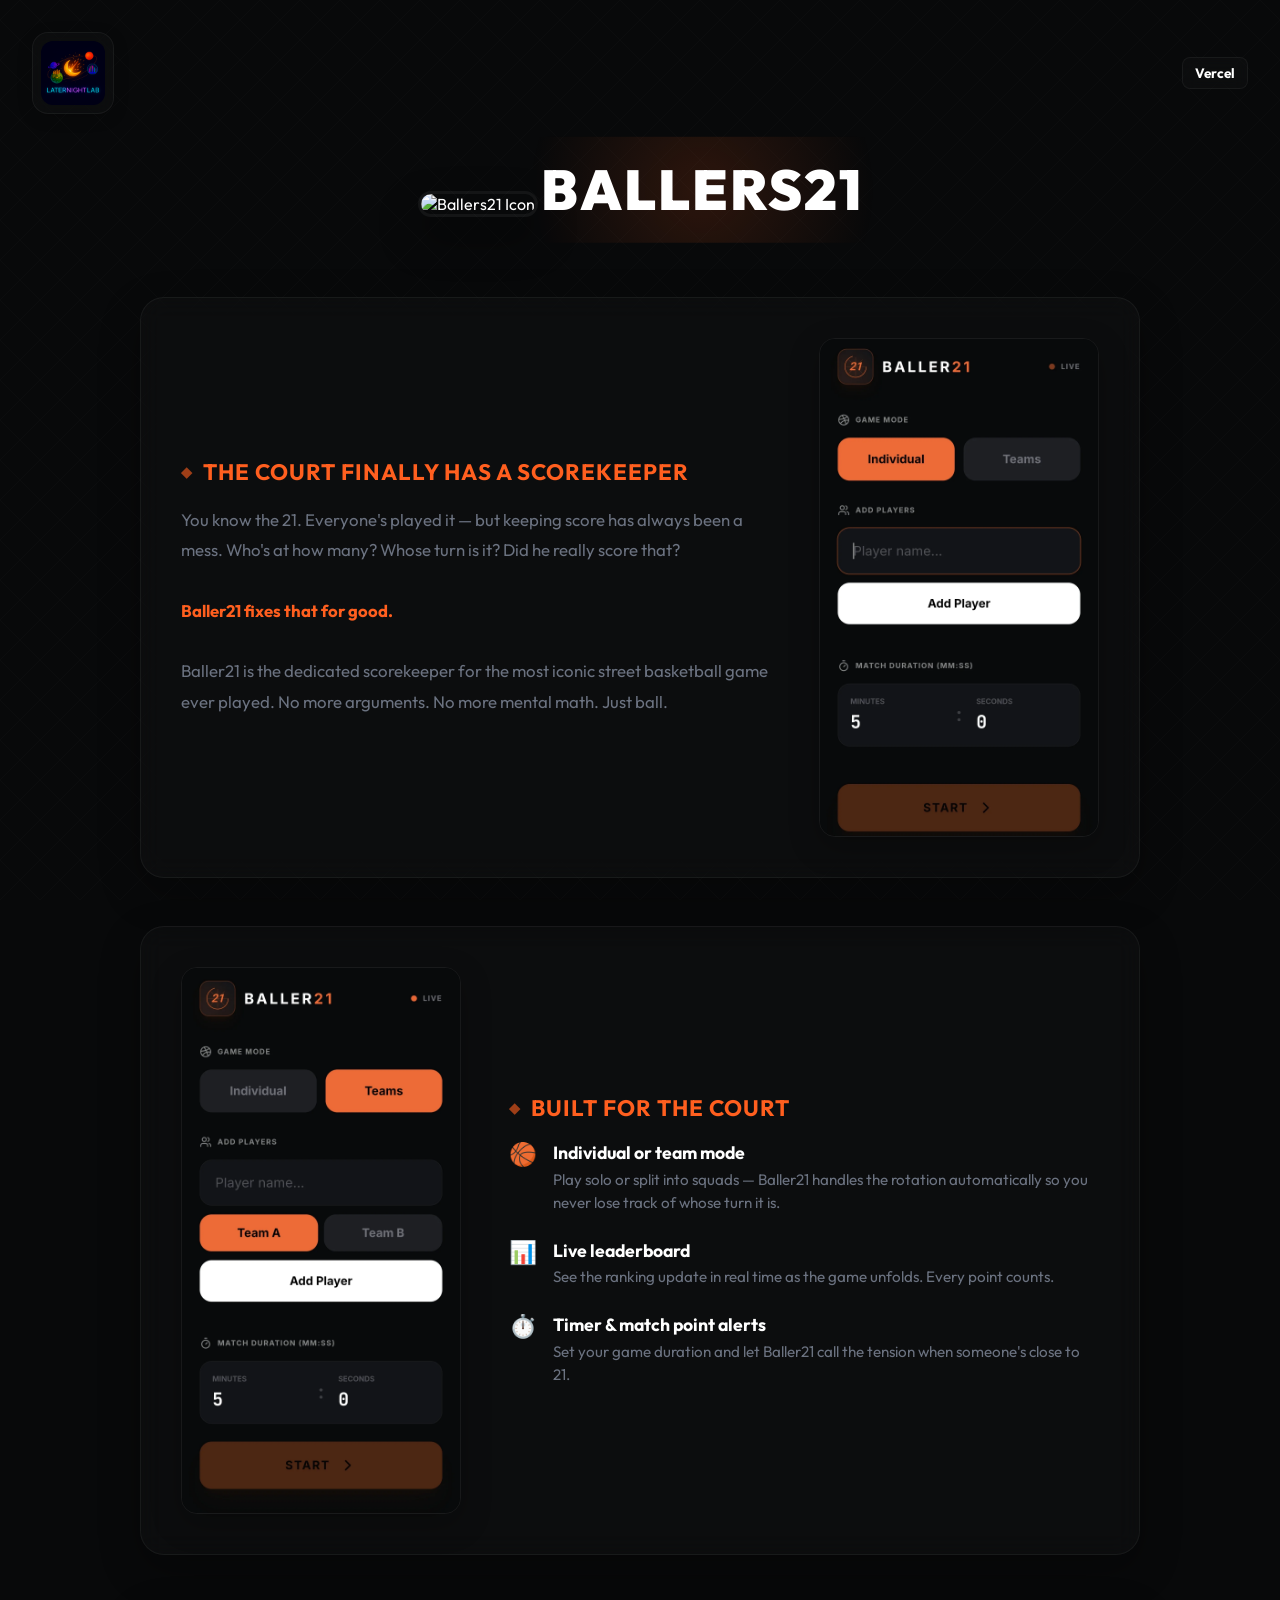
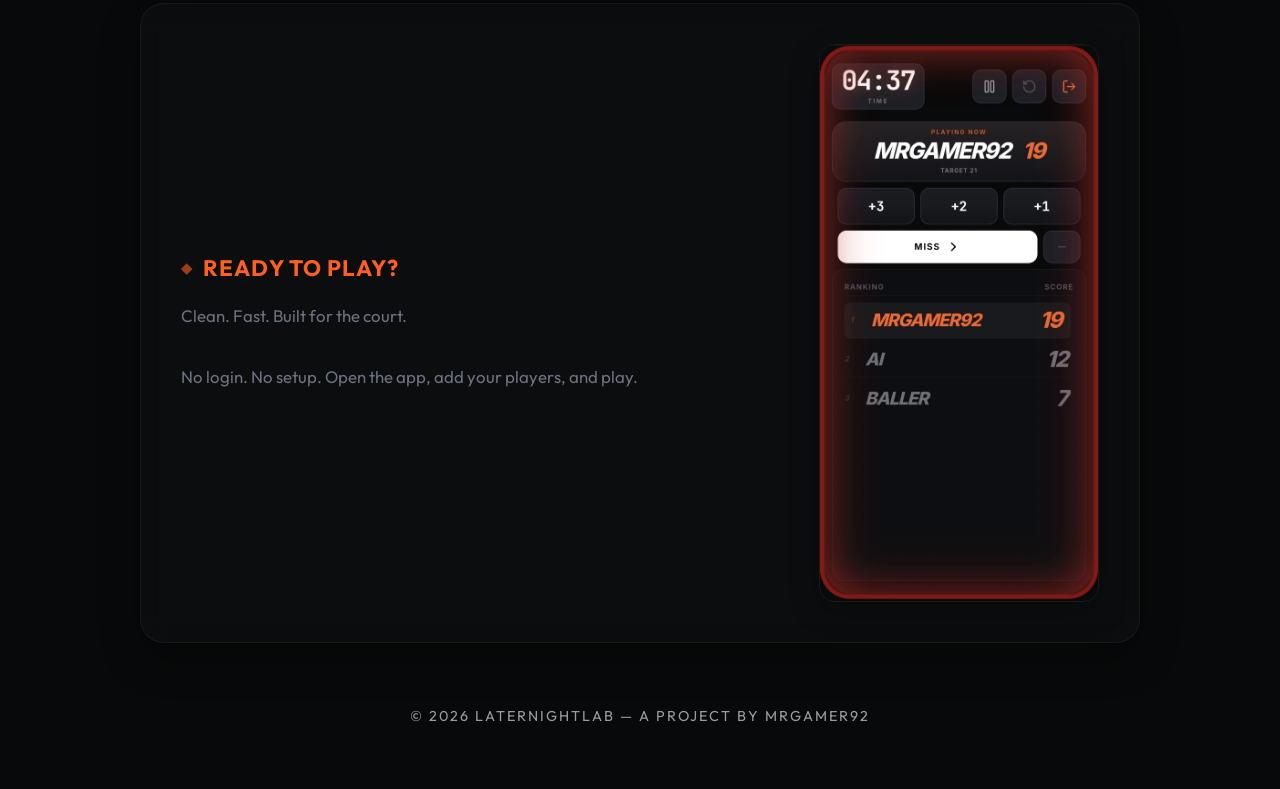
==== ballers21.html @ ab20106c "commit" ====
<!DOCTYPE html>
<html lang="en">

<head>
    <meta charset="UTF-8">
    <meta name="viewport" content="width=device-width, initial-scale=1.0">
    <title>Ballers21 - Scorekeeper App</title>
    <link rel="preconnect" href="https://fonts.googleapis.com">
    <link rel="preconnect" href="https://fonts.gstatic.com" crossorigin>
    <link href="https://fonts.googleapis.com/css2?family=Outfit:wght@400;700;900&display=swap" rel="stylesheet">
    <style>
        :root {
            --bg-color: #08090a;
            --card-bg: rgba(255, 255, 255, 0.02);
            --accent-orange: #ff5f1f;
            --text-main: #ffffff;
            --text-body: #6b7280;
            --glass-border: rgba(255, 255, 255, 0.05);
        }

        * {
            margin: 0;
            padding: 0;
            box-sizing: border-box;
            font-family: 'Outfit', sans-serif;
        }

        body {
            background-color: var(--bg-color);
            min-height: 100vh;
            color: var(--text-main);
            overflow-x: hidden;
            display: flex;
            flex-direction: column;
            padding: 2rem;
        }

        body::before {
            content: "";
            position: fixed;
            top: 0;
            left: 0;
            width: 100%;
            height: 100%;
            background-image: url("data:image/svg+xml,%3Csvg width='40' height='40' viewBox='0 0 40 40' xmlns='http://www.w3.org/2000/svg'%3E%3Cpath d='M0 20 L20 0 M20 40 L40 20 M20 0 L40 20 M0 20 L20 40' stroke='%23ffffff' stroke-opacity='0.02' fill='none'/%3E%3C/svg%3E");
            z-index: -1;
        }

        /* Back Button */
        .back-btn {
            display: inline-flex;
            align-items: center;
            justify-content: center;
            padding: 8px;
            background: var(--card-bg);
            border: 1px solid var(--glass-border);
            border-radius: 16px;
            text-decoration: none;
            color: var(--text-main);
            transition: all 0.3s ease;
            backdrop-filter: blur(10px);
            width: fit-content;
            margin-bottom: 2rem;
            box-shadow: 0 4px 15px rgba(0, 0, 0, 0.2);
        }

        .back-btn:hover {
            border-color: var(--accent-orange);
            background: rgba(255, 255, 255, 0.05);
            transform: translateY(-2px);
            box-shadow: 0 6px 20px rgba(255, 95, 31, 0.15);
        }

        .back-btn img {
            width: 64px;
            height: 64px;
            border-radius: 12px;
        }

        /* Header */
        header {
            text-align: center;
            margin-bottom: 2rem;
        }

        .app-icon {
            width: 180px;
            height: 180px;
            border-radius: 40px;
            object-fit: cover;
            box-shadow: 0 20px 40px rgba(0, 0, 0, 0.4);
            margin-bottom: 1rem;
            border: 3px solid var(--glass-border);
        }

        h1 {
            font-size: 3.5rem;
            font-weight: 900;
            color: var(--text-main);
            text-transform: uppercase;
            letter-spacing: 2px;
            position: relative;
            display: inline-block;
        }

        h1::before {
            content: "";
            position: absolute;
            top: 50%;
            left: 50%;
            width: 150%;
            height: 150%;
            transform: translate(-50%, -50%);
            background: radial-gradient(circle, rgba(255, 95, 31, 0.15) 0%, transparent 70%);
            z-index: -1;
            pointer-events: none;
        }

        /* Header Bar: Back Button + Links */
        .top-bar {
            display: flex;
            justify-content: space-between;
            align-items: center;
            width: 100%;
            max-width: 1400px;
            margin: 0 auto 0.5rem auto;
        }

        .header-links {
            display: flex;
            gap: 10px;
        }

        .link-box {
            background: var(--card-bg);
            border: 1px solid var(--glass-border);
            border-radius: 8px;
            padding: 6px 12px;
            text-decoration: none;
            color: var(--text-main);
            font-weight: 700;
            font-size: 0.85rem;
            backdrop-filter: blur(8px);
            transition: all 0.3s ease;
        }

        .link-box:hover {
            border-color: var(--accent-orange);
            background: rgba(255, 95, 31, 0.1);
        }

        /* Standardized Header */
        header {
            text-align: center;
            margin: 2rem 0 4rem 0;
        }

        /* Content Sections Layout */
        .main-column {
            display: flex;
            flex-direction: column;
            gap: 3rem;
            max-width: 1000px;
            width: 100%;
            margin: 0 auto;
        }

        .card {
            background: var(--card-bg);
            backdrop-filter: blur(12px);
            border: 1px solid var(--glass-border);
            border-radius: 24px;
            padding: 2.5rem;
            box-shadow: 0 15px 40px rgba(0, 0, 0, 0.3);
            display: flex;
            align-items: center;
            gap: 3rem;
        }

        .card.reverse {
            flex-direction: row-reverse;
        }

        .card-content {
            flex: 1;
        }

        .card h2 {
            font-size: 1.4rem;
            color: var(--accent-orange);
            text-transform: uppercase;
            margin-bottom: 1.2rem;
            letter-spacing: 1px;
            display: flex;
            align-items: center;
            gap: 10px;
        }

        .card h2::before {
            content: "◆";
            font-size: 0.9rem;
            opacity: 0.6;
        }

        .card p {
            line-height: 1.8;
            color: var(--text-body);
            font-size: 1.05rem;
        }

        .screenshot-container {
            flex: 0 0 35%;
            max-width: 280px;
        }

        .screenshot-container img {
            width: 100%;
            border-radius: 16px;
            border: 1px solid var(--glass-border);
            box-shadow: 0 10px 30px rgba(0, 0, 0, 0.3);
            display: block;
        }

        /* Feature Lists */
        .feature-list {
            display: flex;
            flex-direction: column;
            gap: 1.5rem;
            margin-top: 1rem;
        }

        .feature-item {
            display: flex;
            gap: 1rem;
            align-items: flex-start;
        }

        .feature-icon {
            font-size: 1.4rem;
            line-height: 1;
            margin-top: 2px;
        }

        .feature-info h4 {
            font-size: 1.1rem;
            color: var(--text-main);
            margin-bottom: 0.3rem;
        }

        .feature-info p {
            font-size: 0.95rem !important;
            line-height: 1.5 !important;
            color: var(--text-body);
        }

        /* Footer */
        footer {
            margin-top: 4rem;
            text-align: center;
            font-size: 0.9rem;
            opacity: 0.6;
            letter-spacing: 2px;
            text-transform: uppercase;
            padding-bottom: 2rem;
        }

        /* Responsive */
        @media (max-width: 900px) {

            .card,
            .card.reverse {
                flex-direction: column;
                padding: 1.5rem;
                gap: 1.5rem;
            }

            .screenshot-container {
                width: 100%;
            }

            .top-bar {
                flex-direction: column;
                gap: 1rem;
            }
        }

        @media (max-width: 600px) {
            h1 {
                font-size: 2.5rem;
            }

            .app-icon {
                width: 140px;
                height: 140px;
            }

            body {
                padding: 1rem;
            }
        }
    </style>
</head>

<body>
    <div class="top-bar">
        <a href="index.html" class="back-btn" style="margin-bottom: 0;">
            <img src="LNL icon.webp" alt="Later Night Lab Logo">
        </a>
        <div class="header-links">
            <a href="https://baller21-pdgea3all-mrgamer92-5059s-projects.vercel.app/" class="link-box"
                target="_blank">Vercel</a>
        </div>
    </div>

    <header>
        <img src="B21 Screenshot1.webp" alt="Ballers21 Icon" class="app-icon">
        <h1>Ballers21</h1>
    </header>

    <main class="main-column">
        <!-- CARD 1: Introduction (screenshot dx) -->
        <article class="card">
            <div class="card-content">
                <h2>The court finally has a scorekeeper</h2>
                <p>
                    You know the 21. Everyone's played it — but keeping score has always been a mess. Who's at how many?
                    Whose turn is it? Did he really score that?
                    <br><br>
                    <strong style="color: var(--accent-orange);">Baller21 fixes that for good.</strong>
                    <br><br>
                    Baller21 is the dedicated scorekeeper for the most iconic street basketball game ever played. No
                    more arguments. No more mental math. Just ball.
                </p>
            </div>
            <div class="screenshot-container">
                <img src="B21 Scrennshot1.webp" alt="Ballers21 Screenshot 1">
            </div>
        </article>

        <!-- CARD 2: Features (screenshot sx) -->
        <article class="card reverse">
            <div class="card-content">
                <h2>Built for the Court</h2>
                <div class="feature-list">
                    <div class="feature-item">
                        <span class="feature-icon">🏀</span>
                        <div class="feature-info">
                            <h4>Individual or team mode</h4>
                            <p>Play solo or split into squads — Baller21 handles the rotation automatically so you never
                                lose track of whose turn it is.</p>
                        </div>
                    </div>
                    <div class="feature-item">
                        <span class="feature-icon">📊</span>
                        <div class="feature-info">
                            <h4>Live leaderboard</h4>
                            <p>See the ranking update in real time as the game unfolds. Every point counts.</p>
                        </div>
                    </div>
                    <div class="feature-item">
                        <span class="feature-icon">⏱️</span>
                        <div class="feature-info">
                            <h4>Timer & match point alerts</h4>
                            <p>Set your game duration and let Baller21 call the tension when someone's close to 21.</p>
                        </div>
                    </div>
                </div>
            </div>
            <div class="screenshot-container">
                <img src="B21 Scrennshot2.webp" alt="Ballers21 Screenshot 2">
            </div>
        </article>

        <!-- CARD 3: Conclusion (screenshot dx) -->
        <article class="card">
            <div class="card-content">
                <h2>Ready to play?</h2>
                <p>
                    Clean. Fast. Built for the court.
                    <br><br>
                    No login. No setup. Open the app, add your players, and play.
                </p>
            </div>
            <div class="screenshot-container">
                <img src="B21 Scrennshot3.webp" alt="Ballers21 Screenshot 3">
            </div>
        </article>
    </main>

    <footer>
        &copy; 2026 LATERNIGHTLAB — A project by MrGamer92
    </footer>
</body>

</html>
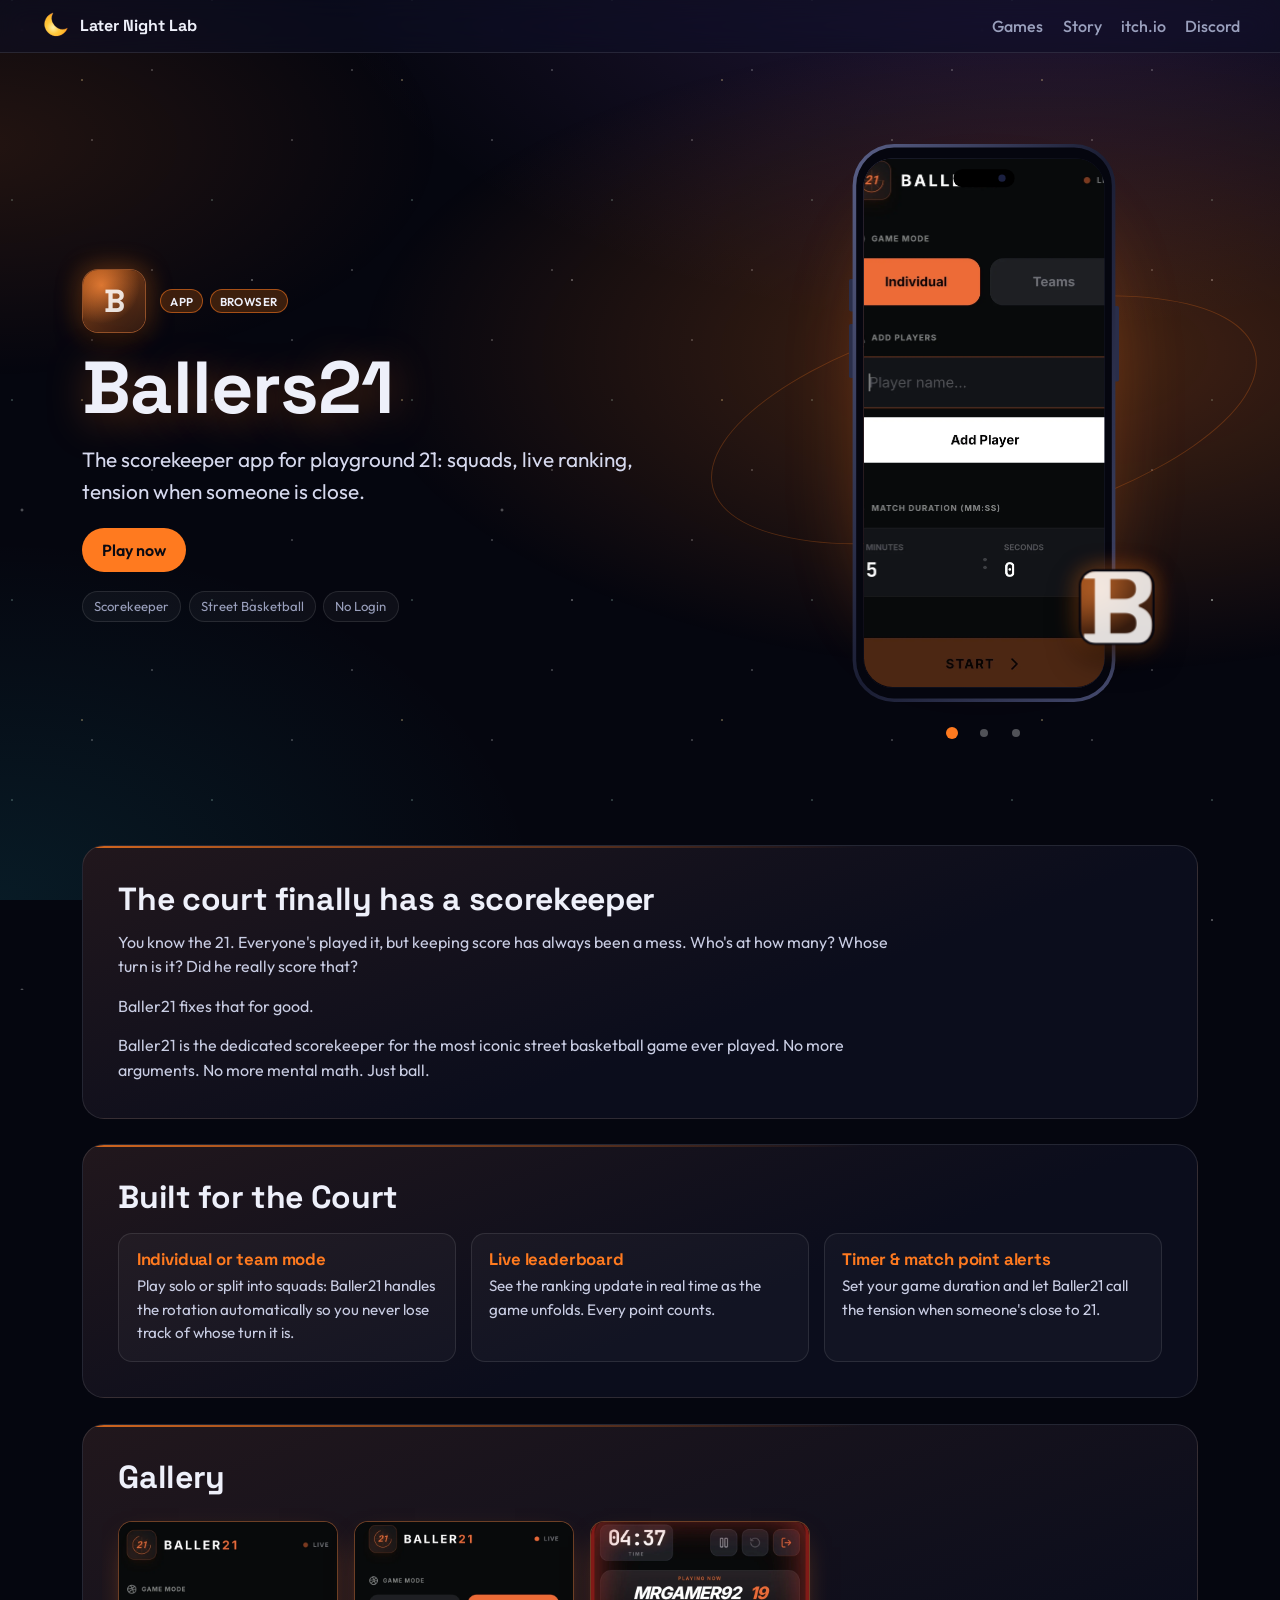
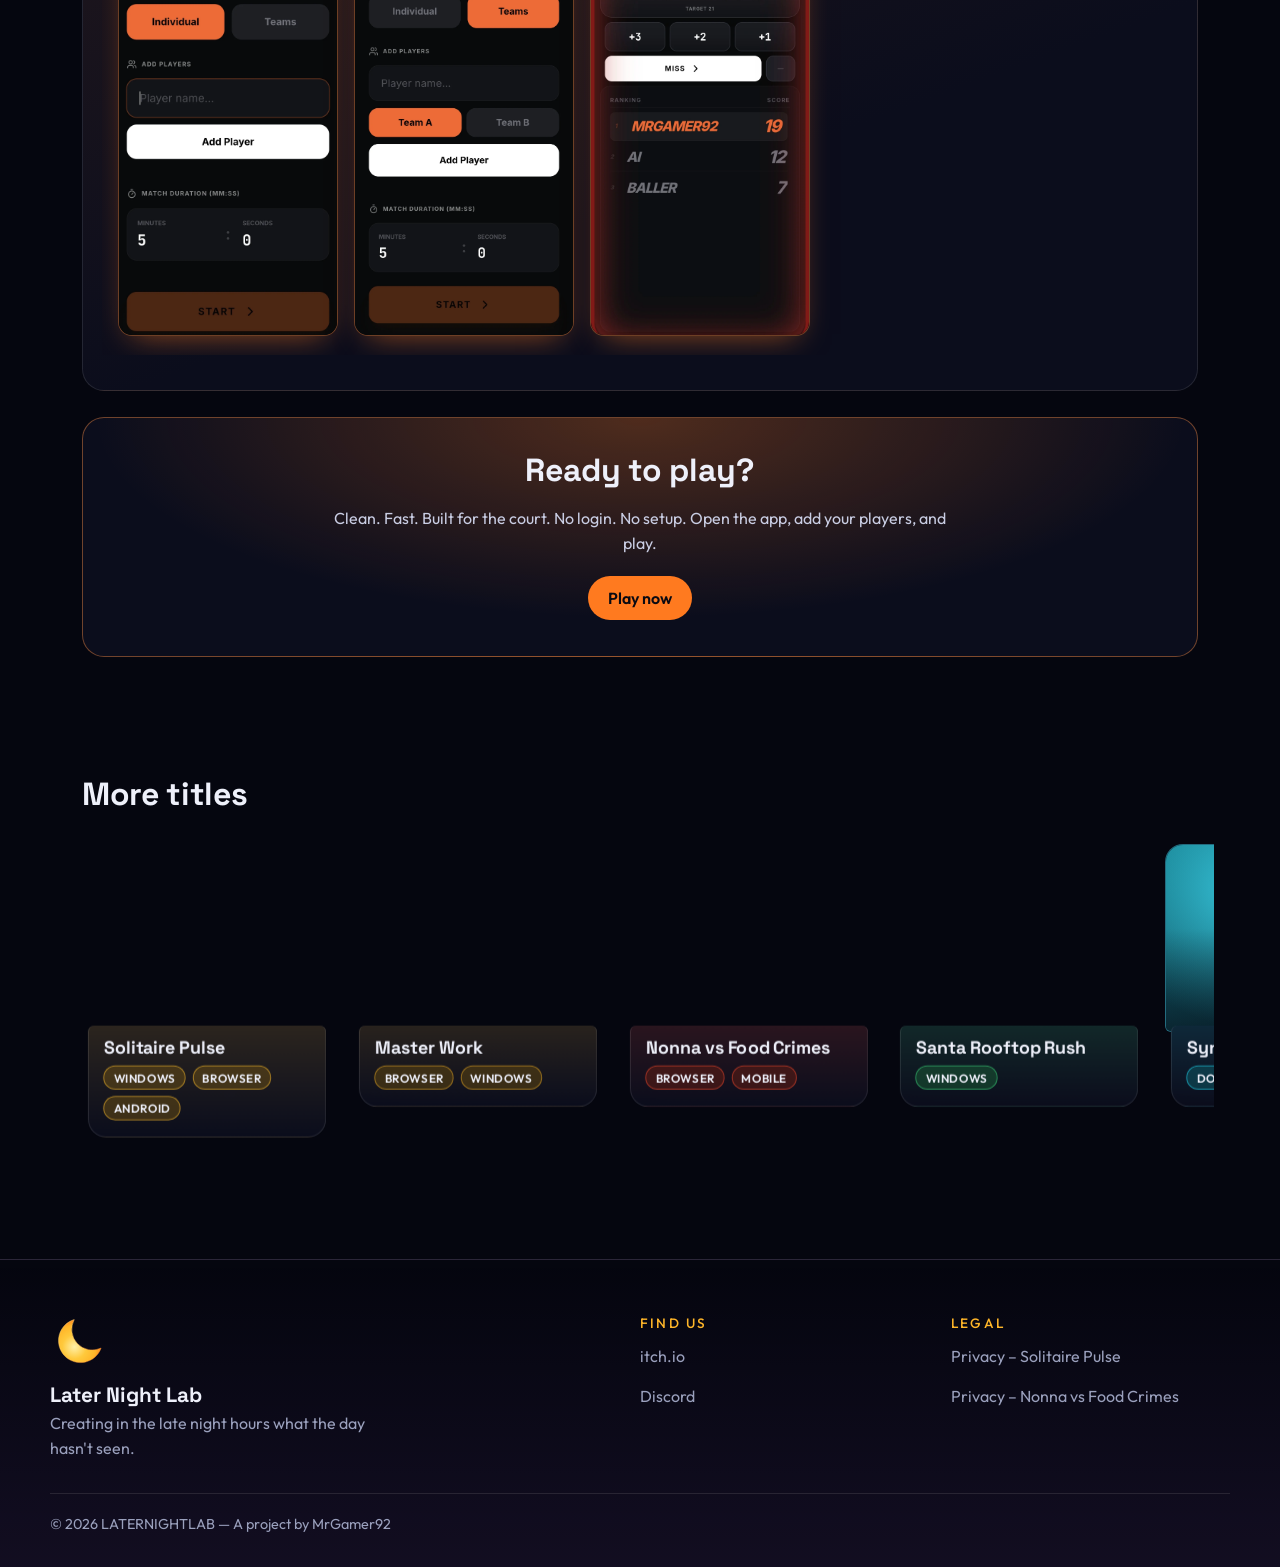
==== commit b84297f8: "feat(title): title page template, device frames, seven page shells title.js renders hero with a phon" ====
--- a/ballers21.html
+++ b/ballers21.html
@@ -1,395 +1,71 @@
 <!DOCTYPE html>
 <html lang="en">
+<head>
+  <meta charset="UTF-8">
+  <meta name="viewport" content="width=device-width, initial-scale=1.0">
+  <title>Ballers21 - Later Night Lab</title>
+  <meta name="description" content="Ballers21: the scorekeeper app for playground 21. Individual or team mode, live leaderboard, timer and match point alerts. No login, no setup.">
+  <link rel="icon" href="assets/svg/logo-mark.svg" type="image/svg+xml">
+  <link rel="preconnect" href="https://fonts.googleapis.com">
+  <link rel="preconnect" href="https://fonts.gstatic.com" crossorigin>
+  <link href="https://fonts.googleapis.com/css2?family=Outfit:wght@400;500;700&family=Space+Grotesk:wght@500;700&display=swap" rel="stylesheet">
+  <link rel="stylesheet" href="assets/css/site.css">
+  <link rel="stylesheet" href="assets/css/title.css">
+  <script src="assets/js/titles.js" defer></script>
+  <script src="assets/js/site.js" defer></script>
+  <script src="assets/js/store.js" defer></script>
+  <script src="assets/js/title.js" defer></script>
+</head>
+<body>
+  <div class="sky" aria-hidden="true"><div class="stars stars-1"></div><div class="stars stars-2"></div><div class="stars stars-3"></div></div>
 
-<head>
-    <meta charset="UTF-8">
-    <meta name="viewport" content="width=device-width, initial-scale=1.0">
-    <title>Ballers21 - Scorekeeper App</title>
-    <link rel="preconnect" href="https://fonts.googleapis.com">
-    <link rel="preconnect" href="https://fonts.gstatic.com" crossorigin>
-    <link href="https://fonts.googleapis.com/css2?family=Outfit:wght@400;700;900&display=swap" rel="stylesheet">
-    <style>
-        :root {
-            --bg-color: #08090a;
-            --card-bg: rgba(255, 255, 255, 0.02);
-            --accent-orange: #ff5f1f;
-            --text-main: #ffffff;
-            --text-body: #6b7280;
-            --glass-border: rgba(255, 255, 255, 0.05);
-        }
+  <header class="nav">
+    <a class="nav-brand" href="index.html" aria-label="Later Night Lab"><img src="assets/svg/logo-mark.svg" alt="" width="30" height="30"><span>Later Night Lab</span></a>
+    <nav aria-label="Main">
+      <ul class="nav-links">
+        <li><a href="index.html#rows">Games</a></li>
+        <li><a href="index.html#story">Story</a></li>
+        <li><a href="https://laternightlab.itch.io/" target="_blank" rel="noopener">itch.io</a></li>
+        <li><a href="https://discord.gg/g4S7uSXyVY" target="_blank" rel="noopener">Discord</a></li>
+      </ul>
+    </nav>
+  </header>
 
-        * {
-            margin: 0;
-            padding: 0;
-            box-sizing: border-box;
-            font-family: 'Outfit', sans-serif;
-        }
+  <main id="title-root" data-slug="ballers21">
+    <noscript>
+      <div class="t-noscript">
+        <h1 class="t-name">Ballers21</h1>
+        <p class="t-tagline">The scorekeeper app for playground 21: squads, live ranking, tension when someone is close.</p>
+        <div class="t-cta">
+          <a class="btn btn-primary" href="https://baller21.vercel.app/" target="_blank" rel="noopener">Play now</a>
+        </div>
+      </div>
+    </noscript>
+  </main>
 
-        body {
-            background-color: var(--bg-color);
-            min-height: 100vh;
-            color: var(--text-main);
-            overflow-x: hidden;
-            display: flex;
-            flex-direction: column;
-            padding: 2rem;
-        }
-
-        body::before {
-            content: "";
-            position: fixed;
-            top: 0;
-            left: 0;
-            width: 100%;
-            height: 100%;
-            background-image: url("data:image/svg+xml,%3Csvg width='40' height='40' viewBox='0 0 40 40' xmlns='http://www.w3.org/2000/svg'%3E%3Cpath d='M0 20 L20 0 M20 40 L40 20 M20 0 L40 20 M0 20 L20 40' stroke='%23ffffff' stroke-opacity='0.02' fill='none'/%3E%3C/svg%3E");
-            z-index: -1;
-        }
-
-        /* Back Button */
-        .back-btn {
-            display: inline-flex;
-            align-items: center;
-            justify-content: center;
-            padding: 8px;
-            background: var(--card-bg);
-            border: 1px solid var(--glass-border);
-            border-radius: 16px;
-            text-decoration: none;
-            color: var(--text-main);
-            transition: all 0.3s ease;
-            backdrop-filter: blur(10px);
-            width: fit-content;
-            margin-bottom: 2rem;
-            box-shadow: 0 4px 15px rgba(0, 0, 0, 0.2);
-        }
-
-        .back-btn:hover {
-            border-color: var(--accent-orange);
-            background: rgba(255, 255, 255, 0.05);
-            transform: translateY(-2px);
-            box-shadow: 0 6px 20px rgba(255, 95, 31, 0.15);
-        }
-
-        .back-btn img {
-            width: 64px;
-            height: 64px;
-            border-radius: 12px;
-        }
-
-        /* Header */
-        header {
-            text-align: center;
-            margin-bottom: 2rem;
-        }
-
-        .app-icon {
-            width: 180px;
-            height: 180px;
-            border-radius: 40px;
-            object-fit: cover;
-            box-shadow: 0 20px 40px rgba(0, 0, 0, 0.4);
-            margin-bottom: 1rem;
-            border: 3px solid var(--glass-border);
-        }
-
-        h1 {
-            font-size: 3.5rem;
-            font-weight: 900;
-            color: var(--text-main);
-            text-transform: uppercase;
-            letter-spacing: 2px;
-            position: relative;
-            display: inline-block;
-        }
-
-        h1::before {
-            content: "";
-            position: absolute;
-            top: 50%;
-            left: 50%;
-            width: 150%;
-            height: 150%;
-            transform: translate(-50%, -50%);
-            background: radial-gradient(circle, rgba(255, 95, 31, 0.15) 0%, transparent 70%);
-            z-index: -1;
-            pointer-events: none;
-        }
-
-        /* Header Bar: Back Button + Links */
-        .top-bar {
-            display: flex;
-            justify-content: space-between;
-            align-items: center;
-            width: 100%;
-            max-width: 1400px;
-            margin: 0 auto 0.5rem auto;
-        }
-
-        .header-links {
-            display: flex;
-            gap: 10px;
-        }
-
-        .link-box {
-            background: var(--card-bg);
-            border: 1px solid var(--glass-border);
-            border-radius: 8px;
-            padding: 6px 12px;
-            text-decoration: none;
-            color: var(--text-main);
-            font-weight: 700;
-            font-size: 0.85rem;
-            backdrop-filter: blur(8px);
-            transition: all 0.3s ease;
-        }
-
-        .link-box:hover {
-            border-color: var(--accent-orange);
-            background: rgba(255, 95, 31, 0.1);
-        }
-
-        /* Standardized Header */
-        header {
-            text-align: center;
-            margin: 2rem 0 4rem 0;
-        }
-
-        /* Content Sections Layout */
-        .main-column {
-            display: flex;
-            flex-direction: column;
-            gap: 3rem;
-            max-width: 1000px;
-            width: 100%;
-            margin: 0 auto;
-        }
-
-        .card {
-            background: var(--card-bg);
-            backdrop-filter: blur(12px);
-            border: 1px solid var(--glass-border);
-            border-radius: 24px;
-            padding: 2.5rem;
-            box-shadow: 0 15px 40px rgba(0, 0, 0, 0.3);
-            display: flex;
-            align-items: center;
-            gap: 3rem;
-        }
-
-        .card.reverse {
-            flex-direction: row-reverse;
-        }
-
-        .card-content {
-            flex: 1;
-        }
-
-        .card h2 {
-            font-size: 1.4rem;
-            color: var(--accent-orange);
-            text-transform: uppercase;
-            margin-bottom: 1.2rem;
-            letter-spacing: 1px;
-            display: flex;
-            align-items: center;
-            gap: 10px;
-        }
-
-        .card h2::before {
-            content: "◆";
-            font-size: 0.9rem;
-            opacity: 0.6;
-        }
-
-        .card p {
-            line-height: 1.8;
-            color: var(--text-body);
-            font-size: 1.05rem;
-        }
-
-        .screenshot-container {
-            flex: 0 0 35%;
-            max-width: 280px;
-        }
-
-        .screenshot-container img {
-            width: 100%;
-            border-radius: 16px;
-            border: 1px solid var(--glass-border);
-            box-shadow: 0 10px 30px rgba(0, 0, 0, 0.3);
-            display: block;
-        }
-
-        /* Feature Lists */
-        .feature-list {
-            display: flex;
-            flex-direction: column;
-            gap: 1.5rem;
-            margin-top: 1rem;
-        }
-
-        .feature-item {
-            display: flex;
-            gap: 1rem;
-            align-items: flex-start;
-        }
-
-        .feature-icon {
-            font-size: 1.4rem;
-            line-height: 1;
-            margin-top: 2px;
-        }
-
-        .feature-info h4 {
-            font-size: 1.1rem;
-            color: var(--text-main);
-            margin-bottom: 0.3rem;
-        }
-
-        .feature-info p {
-            font-size: 0.95rem !important;
-            line-height: 1.5 !important;
-            color: var(--text-body);
-        }
-
-        /* Footer */
-        footer {
-            margin-top: 4rem;
-            text-align: center;
-            font-size: 0.9rem;
-            opacity: 0.6;
-            letter-spacing: 2px;
-            text-transform: uppercase;
-            padding-bottom: 2rem;
-        }
-
-        /* Responsive */
-        @media (max-width: 900px) {
-
-            .card,
-            .card.reverse {
-                flex-direction: column;
-                padding: 1.5rem;
-                gap: 1.5rem;
-            }
-
-            .screenshot-container {
-                width: 100%;
-            }
-
-            .top-bar {
-                flex-direction: column;
-                gap: 1rem;
-            }
-        }
-
-        @media (max-width: 600px) {
-            h1 {
-                font-size: 2.5rem;
-            }
-
-            .app-icon {
-                width: 140px;
-                height: 140px;
-            }
-
-            body {
-                padding: 1rem;
-            }
-        }
-    </style>
-</head>
-
-<body>
-    <div class="top-bar">
-        <a href="index.html" class="back-btn" style="margin-bottom: 0;">
-            <img src="LNL icon.webp" alt="Later Night Lab Logo">
-        </a>
-        <div class="header-links">
-            <a href="https://baller21-pdgea3all-mrgamer92-5059s-projects.vercel.app/" class="link-box"
-                target="_blank">Vercel</a>
-        </div>
+  <footer class="site-footer">
+    <div class="footer-inner">
+      <div class="footer-brand">
+        <img src="assets/svg/logo-mark.svg" alt="" width="56" height="56">
+        <p class="footer-name">Later Night Lab</p>
+        <p class="footer-tag">Creating in the late night hours what the day hasn't seen.</p>
+      </div>
+      <nav class="footer-group" aria-label="Find us">
+        <h2>Find us</h2>
+        <ul>
+          <li><a href="https://laternightlab.itch.io/" target="_blank" rel="noopener">itch.io</a></li>
+          <li><a href="https://discord.gg/g4S7uSXyVY" target="_blank" rel="noopener">Discord</a></li>
+        </ul>
+      </nav>
+      <nav class="footer-group" aria-label="Legal">
+        <h2>Legal</h2>
+        <ul>
+          <li><a href="privacy.html">Privacy &ndash; Solitaire Pulse</a></li>
+          <li><a href="privacy-nonna-vs-food-crimes.html">Privacy &ndash; Nonna vs Food Crimes</a></li>
+        </ul>
+      </nav>
     </div>
-
-    <header>
-        <img src="B21 Screenshot1.webp" alt="Ballers21 Icon" class="app-icon">
-        <h1>Ballers21</h1>
-    </header>
-
-    <main class="main-column">
-        <!-- CARD 1: Introduction (screenshot dx) -->
-        <article class="card">
-            <div class="card-content">
-                <h2>The court finally has a scorekeeper</h2>
-                <p>
-                    You know the 21. Everyone's played it — but keeping score has always been a mess. Who's at how many?
-                    Whose turn is it? Did he really score that?
-                    <br><br>
-                    <strong style="color: var(--accent-orange);">Baller21 fixes that for good.</strong>
-                    <br><br>
-                    Baller21 is the dedicated scorekeeper for the most iconic street basketball game ever played. No
-                    more arguments. No more mental math. Just ball.
-                </p>
-            </div>
-            <div class="screenshot-container">
-                <img src="B21 Scrennshot1.webp" alt="Ballers21 Screenshot 1">
-            </div>
-        </article>
-
-        <!-- CARD 2: Features (screenshot sx) -->
-        <article class="card reverse">
-            <div class="card-content">
-                <h2>Built for the Court</h2>
-                <div class="feature-list">
-                    <div class="feature-item">
-                        <span class="feature-icon">🏀</span>
-                        <div class="feature-info">
-                            <h4>Individual or team mode</h4>
-                            <p>Play solo or split into squads — Baller21 handles the rotation automatically so you never
-                                lose track of whose turn it is.</p>
-                        </div>
-                    </div>
-                    <div class="feature-item">
-                        <span class="feature-icon">📊</span>
-                        <div class="feature-info">
-                            <h4>Live leaderboard</h4>
-                            <p>See the ranking update in real time as the game unfolds. Every point counts.</p>
-                        </div>
-                    </div>
-                    <div class="feature-item">
-                        <span class="feature-icon">⏱️</span>
-                        <div class="feature-info">
-                            <h4>Timer & match point alerts</h4>
-                            <p>Set your game duration and let Baller21 call the tension when someone's close to 21.</p>
-                        </div>
-                    </div>
-                </div>
-            </div>
-            <div class="screenshot-container">
-                <img src="B21 Scrennshot2.webp" alt="Ballers21 Screenshot 2">
-            </div>
-        </article>
-
-        <!-- CARD 3: Conclusion (screenshot dx) -->
-        <article class="card">
-            <div class="card-content">
-                <h2>Ready to play?</h2>
-                <p>
-                    Clean. Fast. Built for the court.
-                    <br><br>
-                    No login. No setup. Open the app, add your players, and play.
-                </p>
-            </div>
-            <div class="screenshot-container">
-                <img src="B21 Scrennshot3.webp" alt="Ballers21 Screenshot 3">
-            </div>
-        </article>
-    </main>
-
-    <footer>
-        &copy; 2026 LATERNIGHTLAB — A project by MrGamer92
-    </footer>
+    <p class="footer-copy">&copy; 2026 LATERNIGHTLAB &mdash; A project by MrGamer92</p>
+  </footer>
 </body>
-
-</html>+</html>
--- a/assets/css/site.css
+++ b/assets/css/site.css
@@ -0,0 +1,202 @@
+/* LaterNightLab shared foundation. Animate only transform/opacity. */
+:root {
+  --night: #05060F;
+  --night-2: #0b0d1c;
+  --cyan: #22D3EE;
+  --violet: #B76CFF;
+  --amber: #FFB629;
+  --ember: #FF5A1F;
+  --accent: var(--amber);
+  --text: #eef0fa;
+  --muted: #9aa0bd;
+  --glass: rgba(14, 16, 34, .62);
+  --line: rgba(255, 255, 255, .1);
+  --radius: 18px;
+  --font-display: 'Space Grotesk', 'Outfit', system-ui, sans-serif;
+  --font-body: 'Outfit', system-ui, -apple-system, 'Segoe UI', sans-serif;
+}
+
+*, *::before, *::after { box-sizing: border-box; }
+html { scroll-behavior: smooth; color-scheme: dark; }
+body {
+  margin: 0;
+  min-height: 100vh;
+  background: var(--night);
+  color: var(--text);
+  font-family: var(--font-body);
+  line-height: 1.55;
+  -webkit-font-smoothing: antialiased;
+}
+img { max-width: 100%; display: block; }
+a { color: inherit; }
+h1, h2, h3 { font-family: var(--font-display); line-height: 1.1; margin: 0 0 .5em; letter-spacing: -.01em; }
+
+/* Night sky: three star layers on a fixed backdrop (static; parallax via transform on JS) */
+.sky {
+  position: fixed; inset: 0; z-index: -1; pointer-events: none;
+  background:
+    radial-gradient(1200px 700px at 80% -10%, rgba(183, 108, 255, .18), transparent 60%),
+    radial-gradient(900px 600px at 0% 100%, rgba(34, 211, 238, .10), transparent 60%),
+    var(--night);
+}
+.sky .stars { position: absolute; inset: -10%; background-repeat: repeat; will-change: transform; }
+.sky .stars-1 {
+  background-image:
+    radial-gradient(1px 1px at 20px 30px, #fff, transparent),
+    radial-gradient(1px 1px at 140px 90px, #cfe, transparent),
+    radial-gradient(1px 1px at 80px 160px, #fff, transparent);
+  background-size: 200px 200px; opacity: .7;
+}
+.sky .stars-2 {
+  background-image:
+    radial-gradient(1.5px 1.5px at 60px 50px, #fff, transparent),
+    radial-gradient(1.5px 1.5px at 210px 170px, #ffe6a0, transparent);
+  background-size: 320px 320px; opacity: .55;
+}
+.sky .stars-3 {
+  background-image: radial-gradient(2px 2px at 150px 120px, #fff, transparent);
+  background-size: 480px 480px; opacity: .45;
+}
+
+/* Glass nav */
+.nav {
+  position: sticky; top: 0; z-index: 50;
+  display: flex; align-items: center; justify-content: space-between; gap: 1rem;
+  padding: .7rem clamp(1rem, 4vw, 2.5rem);
+  background: var(--glass);
+  -webkit-backdrop-filter: blur(14px) saturate(140%);
+  backdrop-filter: blur(14px) saturate(140%);
+  border-bottom: 1px solid var(--line);
+}
+.nav-brand { display: flex; align-items: center; gap: .6rem; text-decoration: none; font-family: var(--font-display); font-weight: 700; }
+.nav-brand img { width: 30px; height: 30px; }
+.nav-links { display: flex; gap: 1.2rem; list-style: none; margin: 0; padding: 0; }
+.nav-links a { text-decoration: none; color: var(--muted); font-weight: 500; padding: .3rem 0; transition: color .2s; }
+.nav-links a:hover, .nav-links a[aria-current="page"] { color: var(--text); }
+
+/* Buttons */
+.btn {
+  display: inline-flex; align-items: center; justify-content: center; gap: .5rem;
+  min-height: 44px; padding: .6rem 1.2rem;
+  border-radius: 999px; border: 1px solid var(--line);
+  background: rgba(255, 255, 255, .06); color: var(--text);
+  font: 600 1rem var(--font-body); text-decoration: none; cursor: pointer;
+  transition: transform .2s ease, background-color .2s ease;
+}
+.btn:hover { transform: translateY(-2px); background: rgba(255, 255, 255, .12); }
+.btn:focus-visible, .nav a:focus-visible, .tile:focus-visible { outline: 2px solid var(--accent); outline-offset: 3px; }
+.btn-primary { background: var(--accent); border-color: transparent; color: #0a0a12; }
+.btn-primary:hover { background: var(--accent); filter: brightness(1.1); }
+.btn.is-disabled { cursor: default; pointer-events: none; background: transparent; color: var(--accent); border: 1px dashed var(--accent); }
+
+/* Layout */
+.section { max-width: 1180px; margin: 0 auto; padding: clamp(2.5rem, 7vw, 5rem) clamp(1rem, 4vw, 2rem); }
+.row { display: flex; gap: 1.1rem; overflow-x: auto; padding: .5rem .25rem 1.2rem; scroll-snap-type: x proximity; }
+.row > * { scroll-snap-align: start; flex: 0 0 auto; }
+
+/* Tile base: tilt via --rx/--ry set by site.js */
+.tile {
+  --rx: 0deg; --ry: 0deg;
+  position: relative; display: block; width: min(280px, 78vw);
+  border-radius: var(--radius); overflow: hidden;
+  background: var(--night-2); border: 1px solid var(--line);
+  text-decoration: none; color: inherit;
+  transform: perspective(800px) rotateX(var(--rx)) rotateY(var(--ry));
+  transition: transform .15s ease-out, opacity .3s ease;
+  box-shadow: 0 10px 30px -12px color-mix(in srgb, var(--accent) 45%, transparent);
+}
+.tile img { width: 100%; aspect-ratio: 1; object-fit: cover; }
+.tile-body { padding: .9rem 1rem 1.1rem; }
+.tile-body h3 { margin: 0 0 .25rem; font-size: 1.15rem; }
+.tile-body p { margin: 0; color: var(--muted); font-size: .92rem; }
+
+@media (prefers-reduced-motion: reduce) {
+  *, *::before, *::after {
+    animation: none !important;
+    animation-duration: 0s !important;
+    transition: none !important;
+    scroll-behavior: auto !important;
+  }
+  .tile { transform: none; }
+}
+
+/* ===== Shared store pieces (home rows + title page "More titles") ===== */
+.sr-only { position: absolute; width: 1px; height: 1px; overflow: hidden; clip: rect(0 0 0 0); white-space: nowrap; }
+html, body { overflow-x: clip; }
+.store-heading { font-size: clamp(1.4rem, 3.6vw, 2rem); margin: 0 0 .8rem; }
+.badges { display: flex; flex-wrap: wrap; gap: .4rem; }
+.badge {
+  font: 600 .72rem var(--font-body); letter-spacing: .04em; text-transform: uppercase;
+  padding: .2rem .55rem; border-radius: 999px;
+  color: var(--text); background: color-mix(in srgb, var(--accent) 22%, rgba(0, 0, 0, .35));
+  border: 1px solid color-mix(in srgb, var(--accent) 55%, transparent);
+}
+.art-fallback {
+  display: flex; align-items: center; justify-content: center; width: 100%; height: 100%;
+  background:
+    radial-gradient(circle at 30% 25%, color-mix(in srgb, var(--accent) 70%, #fff 10%), transparent 60%),
+    linear-gradient(145deg, color-mix(in srgb, var(--accent) 55%, #000), color-mix(in srgb, var(--accent) 18%, var(--night)));
+}
+.art-fallback span { font: 700 clamp(3rem, 14vw, 7rem) var(--font-display); color: rgba(255, 255, 255, .85); text-shadow: 0 6px 30px rgba(0, 0, 0, .45); }
+
+/* Rows */
+.store-row { margin-bottom: clamp(1.5rem, 4vw, 2.5rem); }
+.store-row .row {
+  gap: 1.3rem; padding: 1.2rem 1rem 1.8rem; margin: 0 -1rem;
+  scroll-padding-inline: 1rem; scrollbar-width: thin;
+  scroll-snap-type: x mandatory; overscroll-behavior-x: contain; -webkit-overflow-scrolling: touch;
+}
+.store-tile {
+  width: min(250px, 68vw); overflow: visible; background: none; border: 0; box-shadow: none;
+  transform-style: preserve-3d;
+  transform: perspective(800px) rotateX(var(--rx)) rotateY(var(--ry));
+  translate: 0 0; transition: transform .15s ease-out, translate .25s ease, filter .25s ease;
+}
+.store-tile::before { /* accent glow plate behind the tile */
+  content: ''; position: absolute; inset: 6% 4% 0; border-radius: var(--radius); z-index: -1;
+  background: var(--accent); filter: blur(26px); opacity: .28; transform: translateZ(-30px);
+  transition: opacity .25s ease;
+}
+.store-tile:hover, .store-tile:focus-visible { translate: 0 -8px; }
+.store-tile:hover::before, .store-tile:focus-visible::before { opacity: .55; }
+.tile-media { position: relative; transform-style: preserve-3d; }
+.tile-art {
+  position: relative; aspect-ratio: 4 / 3; overflow: hidden;
+  border-radius: var(--radius) var(--radius) 6px 6px;
+  border: 1px solid color-mix(in srgb, var(--accent) 40%, var(--line));
+  background: var(--night-2);
+}
+.tile-art::after { content: ''; position: absolute; inset: 0; background: linear-gradient(to top, rgba(5, 6, 15, .55), transparent 55%); pointer-events: none; }
+.store-tile .tile-img { width: 100%; height: 100%; aspect-ratio: auto; object-fit: cover; }
+.tile-chip {
+  position: absolute; left: .7rem; bottom: .7rem; width: 54px; height: 54px; z-index: 2;
+  border-radius: 14px; overflow: hidden; border: 2px solid var(--night);
+  box-shadow: 0 8px 20px rgba(0, 0, 0, .55), 0 0 18px color-mix(in srgb, var(--accent) 50%, transparent);
+  transform: translateZ(40px); background: var(--night-2);
+}
+.tile-chip-img { width: 100%; height: 100%; aspect-ratio: auto; object-fit: cover; }
+.store-tile .tile-body {
+  position: relative; margin: -.4rem .5rem 0; padding: .8rem .9rem 1rem; z-index: 1;
+  border-radius: 6px 6px var(--radius) var(--radius);
+  background: linear-gradient(180deg, color-mix(in srgb, var(--accent) 14%, var(--night-2)), var(--night-2));
+  border: 1px solid var(--line); border-top: 0;
+  transform: translateZ(14px);
+}
+.store-tile .tile-body h3 { font-size: 1.1rem; margin: 0 0 .45rem; }
+.store-tile .art-fallback span { font-size: 4.5rem; }
+@media (prefers-reduced-motion: reduce) {
+  .store-tile { transform: none; transition: none; }
+  .store-tile:hover, .store-tile:focus-visible { translate: 0 -4px; }
+}
+
+/* ===== Footer ===== */
+.site-footer { margin-top: clamp(3rem, 8vw, 6rem); border-top: 1px solid var(--line); background: linear-gradient(transparent, rgba(183, 108, 255, .08)); padding: clamp(2rem, 5vw, 3.5rem) clamp(1rem, 4vw, 2rem) 2rem; }
+.footer-inner { max-width: 1180px; margin: 0 auto; display: grid; grid-template-columns: 2fr 1fr 1fr; gap: 2rem; }
+.footer-name { font: 700 1.3rem var(--font-display); margin: .6rem 0 .2rem; }
+.footer-tag { margin: 0; color: var(--muted); max-width: 32ch; }
+.footer-group h2 { font-size: .85rem; letter-spacing: .16em; text-transform: uppercase; color: var(--amber); font-family: var(--font-body); font-weight: 500; }
+.footer-group ul { list-style: none; margin: 0; padding: 0; display: grid; gap: .3rem; }
+.footer-group a { display: inline-block; padding: .35rem 0; color: var(--muted); text-decoration: none; }
+.footer-group a:hover, .footer-group a:focus-visible { color: var(--text); }
+.footer-copy { max-width: 1180px; margin: 2rem auto 0; padding-top: 1.2rem; border-top: 1px solid var(--line); color: var(--muted); font-size: .9rem; }
+@media (max-width: 640px) { .footer-inner { grid-template-columns: minmax(0, 1fr); } }
--- a/assets/css/title.css
+++ b/assets/css/title.css
@@ -0,0 +1,227 @@
+/* Title page template. Animate only transform/opacity (translate counts as transform). */
+.sr-only { position: absolute; width: 1px; height: 1px; overflow: hidden; clip: rect(0 0 0 0); white-space: nowrap; }
+
+@media (max-width: 520px) {
+  .nav-brand span { display: none; }
+  .nav-links { gap: .8rem; font-size: .92rem; }
+}
+
+#title-root { display: block; }
+#title-root noscript p { color: var(--muted); }
+.t-noscript { max-width: 1180px; margin: 0 auto; padding: 3rem clamp(1rem, 4vw, 2rem); }
+.t-noscript .t-cta { margin-top: 1rem; }
+
+/* ===== Hero ===== */
+.t-hero {
+  position: relative; isolation: isolate;
+  max-width: 1180px; margin: 0 auto;
+  display: grid; grid-template-columns: minmax(0, 1fr); gap: clamp(1.5rem, 4vw, 3rem); align-items: center;
+  padding: clamp(1.5rem, 5vw, 3.5rem) clamp(1rem, 4vw, 2rem) clamp(1rem, 3vw, 2rem);
+}
+.t-hero::before { /* accent nebula behind the hero */
+  content: ''; position: absolute; inset: -10% -20% 0; z-index: -1; pointer-events: none;
+  background:
+    radial-gradient(60% 55% at 75% 45%, color-mix(in srgb, var(--accent) 26%, transparent), transparent 70%),
+    radial-gradient(40% 40% at 10% 20%, color-mix(in srgb, var(--accent) 12%, transparent), transparent 70%);
+}
+.t-hero-copy { display: flex; flex-direction: column; align-items: flex-start; gap: .9rem; min-width: 0; }
+.t-id { display: flex; align-items: center; gap: .9rem; flex-wrap: wrap; }
+.t-icon {
+  width: 64px; height: 64px; flex: 0 0 auto; border-radius: 16px; overflow: hidden;
+  border: 1px solid color-mix(in srgb, var(--accent) 50%, var(--line));
+  box-shadow: 0 10px 24px rgba(0, 0, 0, .5), 0 0 26px color-mix(in srgb, var(--accent) 45%, transparent);
+  background: var(--night-2);
+}
+.t-icon-img { width: 100%; height: 100%; object-fit: cover; aspect-ratio: auto; }
+.t-icon .art-fallback span { font-size: 2rem; }
+.t-name { font-size: clamp(2.4rem, 8vw, 4.6rem); margin: 0; text-wrap: balance; text-shadow: 0 6px 40px color-mix(in srgb, var(--accent) 35%, transparent); }
+.t-tagline { margin: 0; max-width: 44ch; color: #d6d9ee; font-size: clamp(1.05rem, 2.4vw, 1.3rem); text-wrap: pretty; }
+.t-cta { display: flex; flex-wrap: wrap; gap: .6rem; margin-top: .4rem; }
+.t-cta-note { margin: -.2rem 0 0; color: var(--muted); font-size: .92rem; }
+.t-tags { display: flex; flex-wrap: wrap; gap: .45rem; list-style: none; margin: .3rem 0 0; padding: 0; }
+.t-tags li {
+  font-size: .82rem; color: var(--muted); padding: .25rem .7rem; border-radius: 999px;
+  border: 1px solid var(--line); background: rgba(255, 255, 255, .04);
+}
+
+/* ===== Device stage ===== */
+.t-stage {
+  --rx: 0deg; --ry: 0deg;
+  position: relative; display: flex; flex-direction: column; align-items: center; gap: .6rem;
+  perspective: 1200px; padding: 1rem 0 .5rem; min-width: 0;
+}
+.t-orbit {
+  position: absolute; left: 50%; top: 46%; width: 118%; aspect-ratio: 2.6; z-index: -1;
+  border: 1px solid color-mix(in srgb, var(--accent) 45%, transparent); border-radius: 50%;
+  transform: translate(-50%, -50%) rotate(-14deg); opacity: .55; pointer-events: none;
+}
+.t-stage--phone .t-orbit { width: 150%; max-width: 560px; }
+.device {
+  position: relative; transform-style: preserve-3d;
+  transform: rotateX(var(--rx)) rotateY(var(--ry));
+  transition: transform .2s ease-out;
+}
+.device--phone { width: min(270px, 64vw); aspect-ratio: 300 / 620; }
+.device--desktop { width: min(640px, 100%); aspect-ratio: 640 / 372; }
+.device-frame { position: absolute; inset: 0; width: 100%; height: 100%; z-index: 2; pointer-events: none; }
+.device-glow {
+  position: absolute; inset: 12% 8%; border-radius: 30%; z-index: -1; pointer-events: none;
+  background: var(--accent); filter: blur(48px); opacity: .42; transform: translateZ(-80px);
+}
+.device-screen { position: absolute; z-index: 1; overflow: hidden; background: var(--night); }
+.device--phone .device-screen { left: 5.333%; top: 2.581%; width: 89.333%; height: 94.839%; border-radius: 11.94% / 5.44%; }
+.device--desktop .device-screen { left: 10%; top: 4.301%; width: 80%; height: 77.419%; border-radius: .8% / 1.4%; }
+.device-chip {
+  position: absolute; z-index: 3; width: clamp(48px, 12vw, 72px); aspect-ratio: 1;
+  border-radius: 22%; overflow: hidden; border: 2px solid var(--night); background: var(--night-2);
+  box-shadow: 0 12px 28px rgba(0, 0, 0, .6), 0 0 22px color-mix(in srgb, var(--accent) 55%, transparent);
+  transform: translateZ(60px);
+}
+.device--desktop .device-chip { left: 3%; bottom: 4%; }
+.device--phone .device-chip { right: -10%; bottom: 12%; }
+.device-chip-img { width: 100%; height: 100%; object-fit: cover; aspect-ratio: auto; }
+
+/* Shots: slide with an inner parallax (the image travels less than its slide) */
+.shot { position: absolute; inset: 0; margin: 0; opacity: 0; transform: translateX(32%); }
+.shot.is-active { opacity: 1; transform: none; }
+.shot.is-prev { transform: translateX(-32%); }
+.shot-img { width: 100%; height: 100%; object-fit: cover; aspect-ratio: auto; transform: translateX(-14%) scale(1.12); }
+.shot.is-active .shot-img { transform: translateX(0) scale(1.03); }
+.shot.is-prev .shot-img { transform: translateX(14%) scale(1.12); }
+.shot .art-fallback span { font-size: 4rem; }
+
+.device-soon { position: absolute; inset: 0; flex-direction: column; gap: .4rem; text-align: center; }
+.device-soon span { font-size: clamp(3.5rem, 14vw, 7rem); }
+.device-soon p {
+  margin: 0; font: 600 .8rem var(--font-body); letter-spacing: .22em; text-transform: uppercase;
+  color: #fff; padding: .3rem .8rem; border-radius: 999px; background: rgba(5, 6, 15, .45);
+}
+
+.t-dots { display: flex; justify-content: center; }
+.t-dot { width: 32px; height: 44px; padding: 0; background: none; border: 0; cursor: pointer; display: flex; align-items: center; justify-content: center; }
+.t-dot span { width: 8px; height: 8px; border-radius: 99px; background: rgba(255, 255, 255, .3); transition: transform .3s ease, background-color .3s ease; }
+.t-dot[aria-current] span { background: var(--accent); transform: scale(1.5); }
+.t-dot:focus-visible { outline: 2px solid var(--accent); outline-offset: -4px; border-radius: 8px; }
+
+@media (prefers-reduced-motion: no-preference) {
+  .shot { transition: transform .9s cubic-bezier(.22, 1, .36, 1), opacity .7s ease; }
+  .shot-img { transition: transform 1.3s cubic-bezier(.22, 1, .36, 1); }
+  .device { animation: t-float 7s cubic-bezier(.45, 0, .55, 1) infinite alternate; }
+  @keyframes t-float { from { translate: 0 -6px; } to { translate: 0 6px; } }
+  .t-orbit { animation: t-orbit 9s ease-in-out infinite alternate; }
+  @keyframes t-orbit { from { opacity: .3; } to { opacity: .7; } }
+}
+
+@media (min-width: 900px) {
+  .t-hero { grid-template-columns: minmax(0, .95fr) minmax(0, 1.05fr); min-height: min(calc(100svh - 58px), 760px); }
+  .t-hero:has(.t-stage--phone) { grid-template-columns: minmax(0, 1.2fr) minmax(0, .8fr); }
+}
+
+/* ===== Body blocks ===== */
+.t-body { display: grid; gap: clamp(1rem, 3vw, 1.6rem); padding-top: clamp(1rem, 3vw, 2rem); }
+.t-block, .t-closing {
+  position: relative; overflow: hidden; min-width: 0;
+  padding: clamp(1.2rem, 4vw, 2.2rem);
+  border-radius: calc(var(--radius) + 4px); border: 1px solid var(--line);
+  background: linear-gradient(160deg, color-mix(in srgb, var(--accent) 9%, var(--night-2)), var(--night-2) 60%);
+}
+.t-block::before {
+  content: ''; position: absolute; left: 0; top: 0; right: 0; height: 2px;
+  background: linear-gradient(90deg, var(--accent), transparent 70%); opacity: .8;
+}
+.t-h2 { font-size: clamp(1.4rem, 3.4vw, 2rem); margin: 0 0 .8rem; }
+.t-block p { margin: 0 0 .9rem; max-width: 70ch; color: #c9cde3; }
+.t-block p:last-child { margin-bottom: 0; }
+
+.t-stats { display: grid; grid-template-columns: repeat(auto-fit, minmax(min(100%, 140px), 1fr)); gap: .8rem; margin: 0; }
+.t-stat {
+  display: flex; flex-direction: column-reverse; gap: .2rem; padding: 1rem; text-align: center;
+  border-radius: var(--radius); border: 1px solid var(--line); background: rgba(255, 255, 255, .03);
+}
+.t-stat dd { margin: 0; font: 700 clamp(1.4rem, 4vw, 1.9rem) var(--font-display); color: var(--accent); white-space: nowrap; }
+.t-stat dt { font-size: .75rem; letter-spacing: .12em; text-transform: uppercase; color: var(--muted); }
+
+.t-features { display: grid; grid-template-columns: repeat(auto-fit, minmax(min(100%, 240px), 1fr)); gap: .9rem; margin-top: 1.1rem; }
+.t-feature {
+  padding: 1rem 1.1rem; border-radius: 14px; border: 1px solid var(--line); background: rgba(255, 255, 255, .03);
+  transition: transform .2s ease;
+}
+.t-feature:hover { transform: translateY(-3px); }
+.t-feature h3 { font-size: 1.05rem; margin: 0 0 .35rem; color: var(--accent); }
+.t-feature p { margin: 0; font-size: .95rem; }
+
+.t-controls { display: grid; gap: .55rem; margin: 1rem 0 0; }
+.t-control {
+  display: grid; grid-template-columns: minmax(0, 1fr); gap: .35rem; align-items: center;
+  padding: .7rem .9rem; border-radius: 12px; border: 1px solid var(--line); background: rgba(255, 255, 255, .03);
+}
+.t-control dt, .t-control dd { margin: 0; min-width: 0; }
+.t-control dd { color: #c9cde3; }
+.t-control strong { color: var(--text); }
+kbd {
+  display: inline-block; font: 700 .82rem var(--font-body); color: var(--accent);
+  padding: .25rem .6rem; border-radius: 8px; background: var(--night);
+  border: 1px solid color-mix(in srgb, var(--accent) 40%, transparent); box-shadow: 0 2px 0 rgba(0, 0, 0, .5);
+}
+@media (min-width: 640px) { .t-control { grid-template-columns: 13rem minmax(0, 1fr); } }
+
+/* Gallery */
+.t-gallery.row { gap: 1rem; padding: .8rem 1rem 1.2rem; margin: .6rem -1rem 0; scroll-padding-inline: 1rem; scroll-snap-type: x mandatory; overscroll-behavior-x: contain; scrollbar-width: thin; }
+.t-shot {
+  display: block; border-radius: 14px; overflow: hidden; border: 1px solid color-mix(in srgb, var(--accent) 35%, var(--line));
+  background: var(--night); box-shadow: 0 12px 30px -14px color-mix(in srgb, var(--accent) 60%, transparent);
+  transition: transform .2s ease;
+}
+.t-shot:hover { transform: translateY(-4px); }
+.t-shot:focus-visible { outline: 2px solid var(--accent); outline-offset: 3px; }
+.t-gallery--desktop .t-shot { width: min(520px, 80vw); aspect-ratio: 16 / 9; }
+.t-gallery--phone .t-shot { width: min(220px, 52vw); aspect-ratio: 9 / 17; }
+.t-shot-img { width: 100%; height: 100%; object-fit: cover; aspect-ratio: auto; }
+
+.t-lightbox { padding: 0; border: 0; background: transparent; max-width: 96vw; max-height: 96vh; overflow: visible; color: var(--text); }
+.t-lightbox::backdrop { background: rgba(5, 6, 15, .9); }
+.t-lightbox-img { max-width: min(92vw, 1280px); max-height: 84vh; width: auto; height: auto; border-radius: 12px; object-fit: contain; }
+.t-lightbox-count { margin: .5rem 0 0; text-align: center; color: var(--muted); font-size: .9rem; }
+.t-lb-btn {
+  position: absolute; width: 44px; height: 44px; border-radius: 50%; cursor: pointer;
+  border: 1px solid var(--line); background: rgba(5, 6, 15, .75); color: var(--text);
+  font: 500 1.6rem/1 var(--font-body); display: flex; align-items: center; justify-content: center;
+}
+.t-lb-btn:focus-visible { outline: 2px solid var(--accent); outline-offset: 2px; }
+.t-lb-close { top: .5rem; right: .5rem; }
+.t-lb-prev, .t-lb-next { top: calc(50% - 22px - .8rem); }
+.t-lb-prev { left: .5rem; }
+.t-lb-next { right: .5rem; }
+
+/* Closing banner */
+.t-closing {
+  text-align: center; display: flex; flex-direction: column; align-items: center; gap: .3rem;
+  background:
+    radial-gradient(70% 120% at 50% 0%, color-mix(in srgb, var(--accent) 28%, transparent), transparent 70%),
+    var(--night-2);
+  border-color: color-mix(in srgb, var(--accent) 35%, var(--line));
+}
+.t-closing p { margin: 0 0 .6rem; max-width: 56ch; color: #c9cde3; }
+.t-closing .t-cta { justify-content: center; }
+
+/* Notes, credits */
+.t-note-list { margin: 0; padding-left: 1.2rem; color: #c9cde3; display: grid; gap: .45rem; }
+.t-checksums { margin: 1rem 0 0; display: grid; gap: .2rem; }
+.t-checksums dt { font-size: .85rem; color: var(--muted); }
+.t-checksums dd { margin: 0 0 .5rem; }
+.t-checksums code { font-size: .8rem; word-break: break-all; color: var(--text); }
+.t-privacy { margin-top: 1rem !important; }
+.t-privacy a { color: var(--accent); }
+.t-member-head { display: flex; flex-wrap: wrap; align-items: baseline; gap: .6rem; margin-bottom: .4rem; }
+.t-member-head h3 { margin: 0; font-size: 1.2rem; }
+.t-member-role { font-size: .8rem; letter-spacing: .12em; text-transform: uppercase; color: var(--accent); }
+.t-member blockquote { margin: .8rem 0 0; padding-left: 1rem; border-left: 2px solid var(--accent); font-style: italic; color: var(--text); }
+
+/* More titles + not found */
+.t-more { padding-top: clamp(1.5rem, 4vw, 2.5rem); padding-bottom: 0; }
+.t-missing { min-height: 50vh; display: flex; flex-direction: column; justify-content: center; align-items: flex-start; gap: 1rem; }
+
+@media (prefers-reduced-motion: reduce) {
+  .device, .t-feature, .t-shot { transform: none; transition: none; }
+  .shot, .shot-img { transition: none !important; }
+}
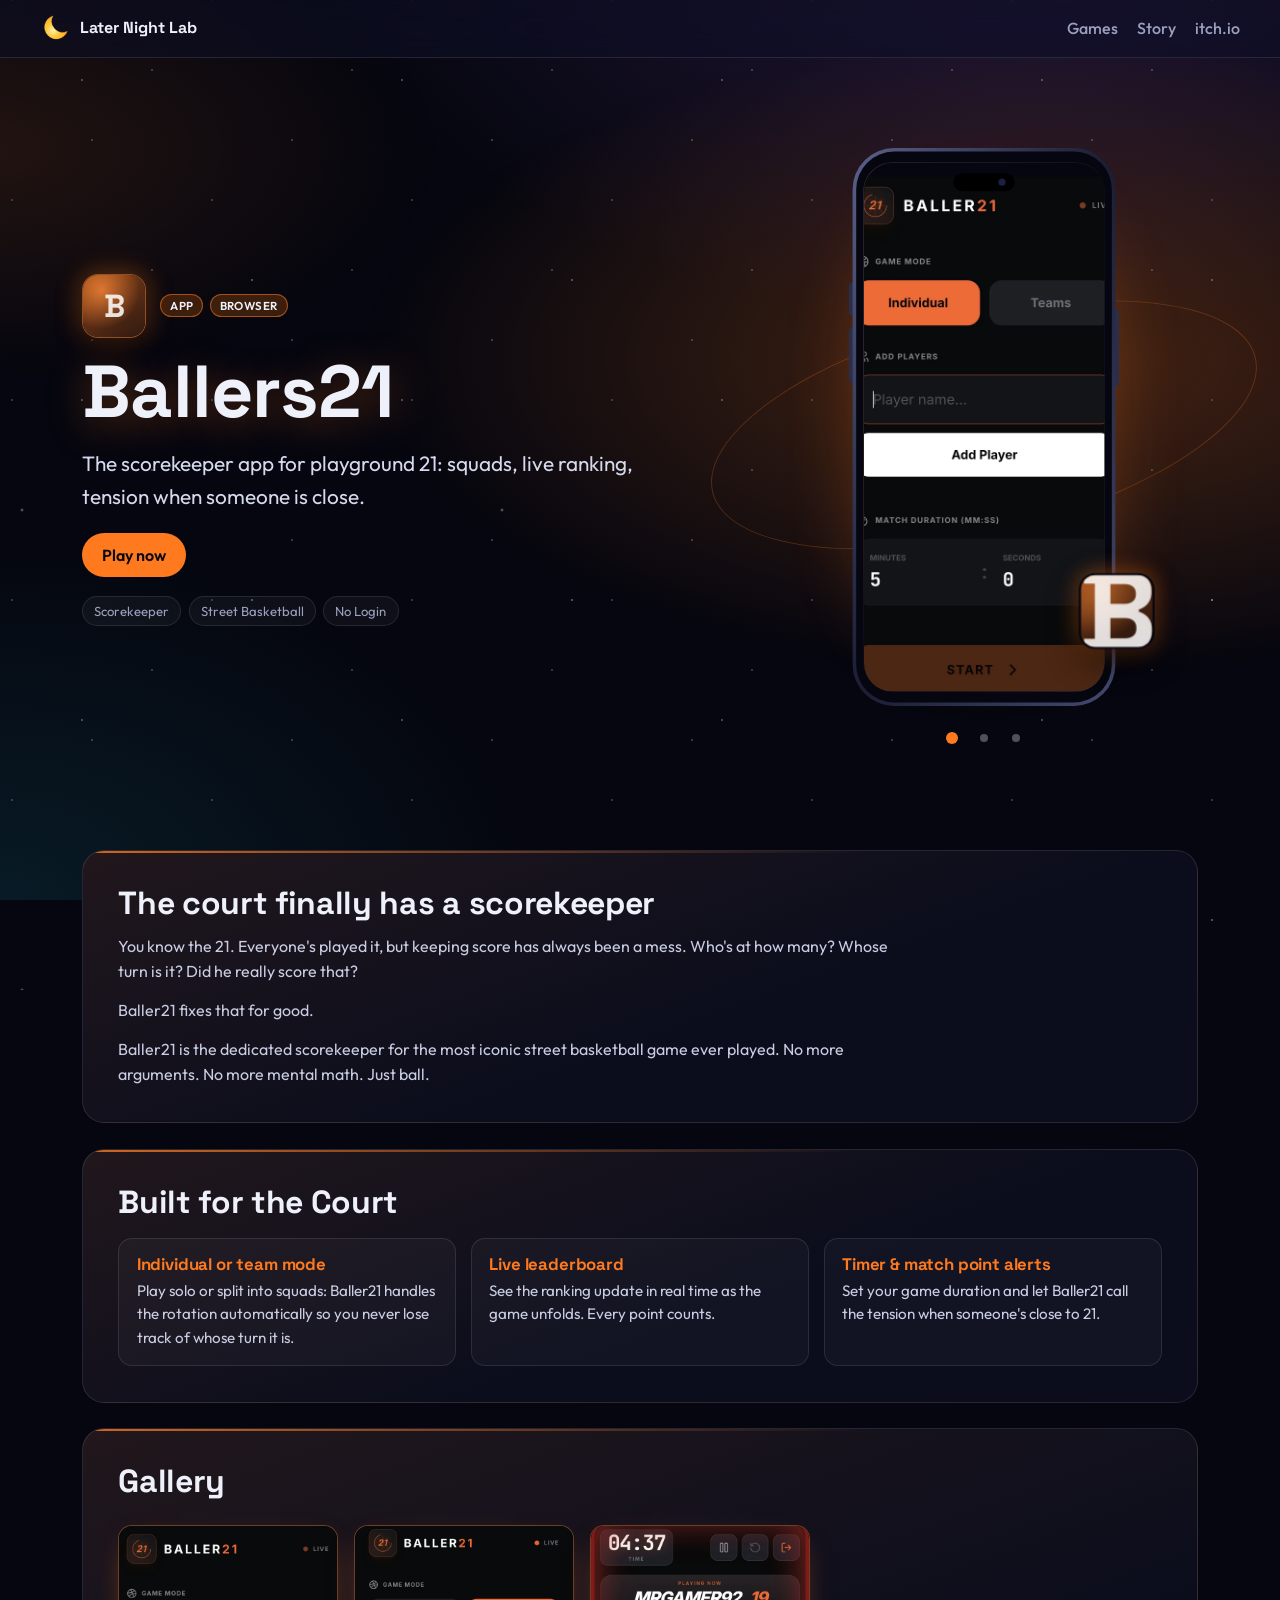
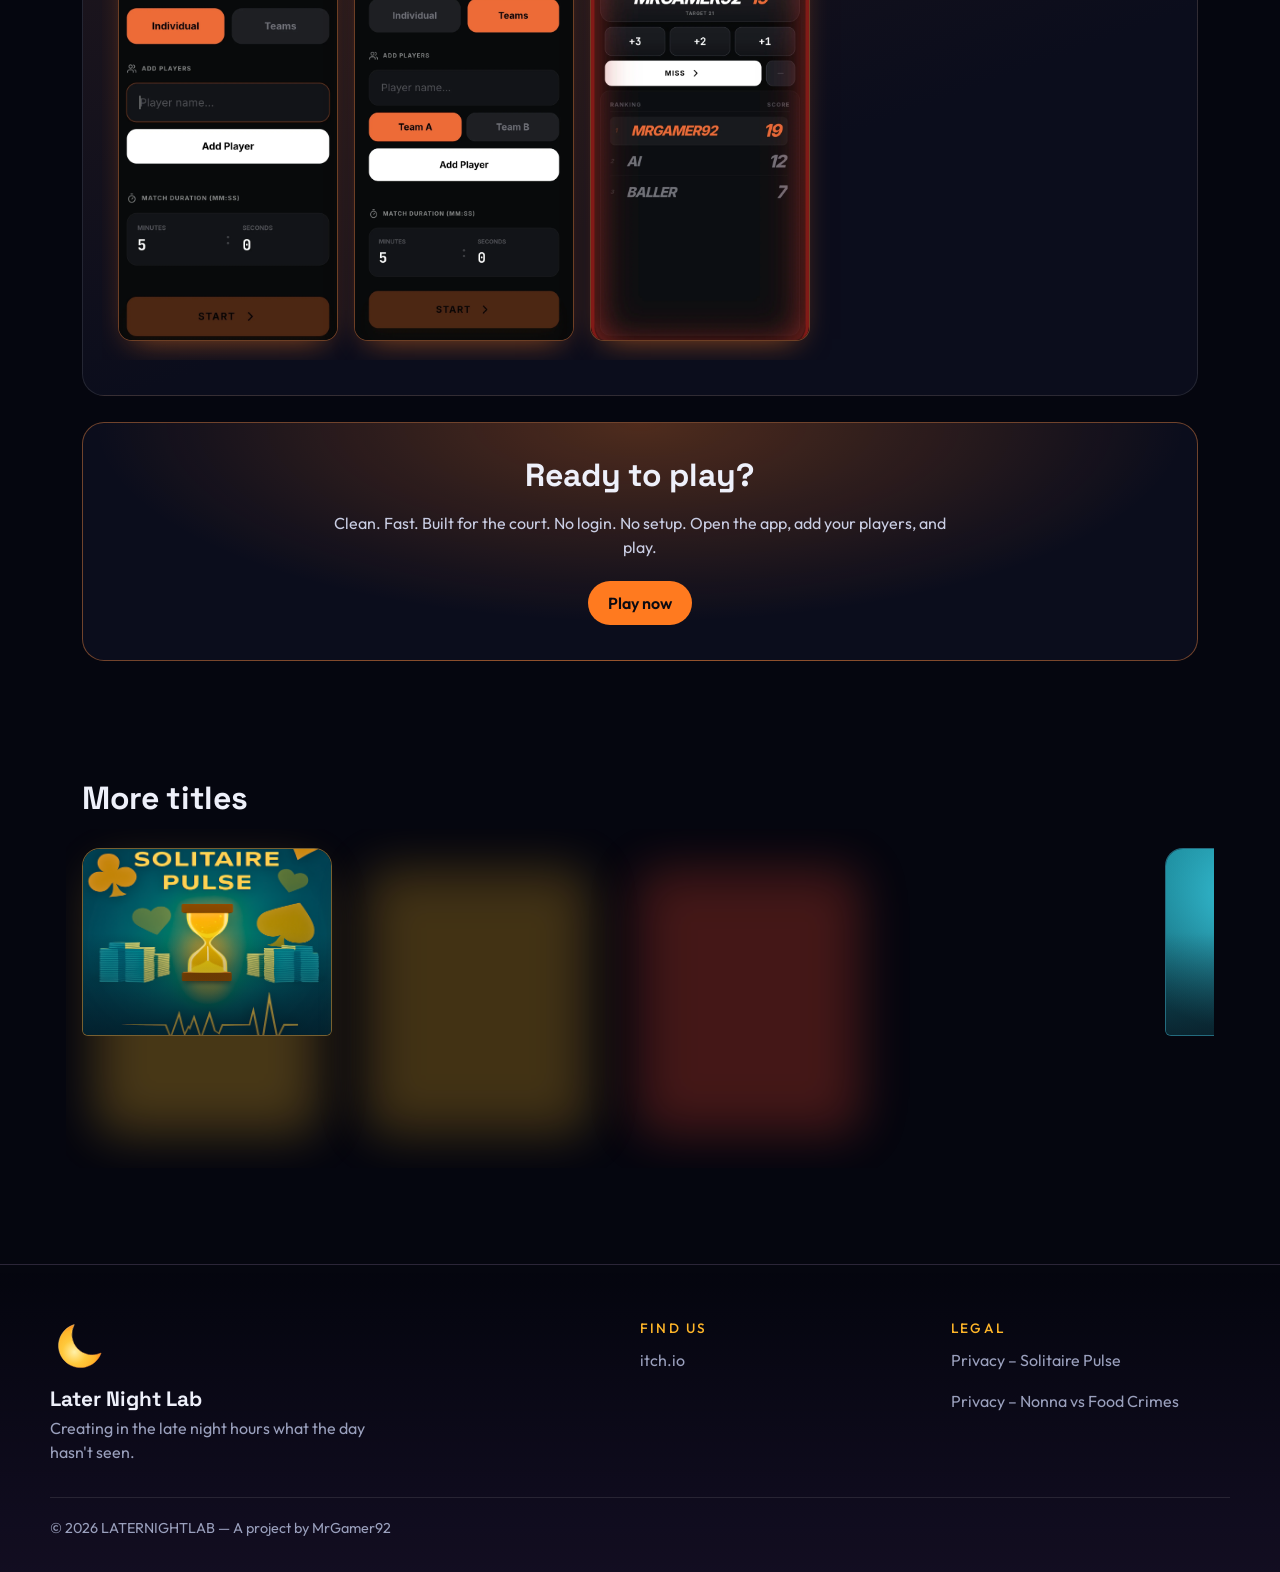
==== commit 7afa196a: "Hide Discord links site-wide (nav, footer, Solitaire Pulse) Co-Authored-By: Claude Sonnet 5.5 <norep" ====
--- a/ballers21.html
+++ b/ballers21.html
@@ -26,7 +26,6 @@
         <li><a href="index.html#rows">Games</a></li>
         <li><a href="index.html#story">Story</a></li>
         <li><a href="https://laternightlab.itch.io/" target="_blank" rel="noopener">itch.io</a></li>
-        <li><a href="https://discord.gg/g4S7uSXyVY" target="_blank" rel="noopener">Discord</a></li>
       </ul>
     </nav>
   </header>
@@ -54,7 +53,6 @@
         <h2>Find us</h2>
         <ul>
           <li><a href="https://laternightlab.itch.io/" target="_blank" rel="noopener">itch.io</a></li>
-          <li><a href="https://discord.gg/g4S7uSXyVY" target="_blank" rel="noopener">Discord</a></li>
         </ul>
       </nav>
       <nav class="footer-group" aria-label="Legal">
--- a/assets/css/site.css
+++ b/assets/css/site.css
@@ -12,6 +12,7 @@
   --glass: rgba(14, 16, 34, .62);
   --line: rgba(255, 255, 255, .1);
   --radius: 18px;
+  --nav-h: 58px;
   --font-display: 'Space Grotesk', 'Outfit', system-ui, sans-serif;
   --font-body: 'Outfit', system-ui, -apple-system, 'Segoe UI', sans-serif;
 }
@@ -62,6 +63,7 @@
 .nav {
   position: sticky; top: 0; z-index: 50;
   display: flex; align-items: center; justify-content: space-between; gap: 1rem;
+  min-height: var(--nav-h);
   padding: .7rem clamp(1rem, 4vw, 2.5rem);
   background: var(--glass);
   -webkit-backdrop-filter: blur(14px) saturate(140%);
@@ -85,7 +87,7 @@
 }
 .btn:hover { transform: translateY(-2px); background: rgba(255, 255, 255, .12); }
 .btn:focus-visible, .nav a:focus-visible, .tile:focus-visible { outline: 2px solid var(--accent); outline-offset: 3px; }
-.btn-primary { background: var(--accent); border-color: transparent; color: #0a0a12; }
+.btn-primary { background: var(--accent); border-color: transparent; color: var(--accent-ink, #0a0a12); }
 .btn-primary:hover { background: var(--accent); filter: brightness(1.1); }
 .btn.is-disabled { cursor: default; pointer-events: none; background: transparent; color: var(--accent); border: 1px dashed var(--accent); }
 
@@ -123,6 +125,10 @@
 /* ===== Shared store pieces (home rows + title page "More titles") ===== */
 .sr-only { position: absolute; width: 1px; height: 1px; overflow: hidden; clip: rect(0 0 0 0); white-space: nowrap; }
 html, body { overflow-x: clip; }
+@media (max-width: 520px) {
+  .nav-brand span { display: none; }
+  .nav-links { gap: .8rem; font-size: .92rem; }
+}
 .store-heading { font-size: clamp(1.4rem, 3.6vw, 2rem); margin: 0 0 .8rem; }
 .badges { display: flex; flex-wrap: wrap; gap: .4rem; }
 .badge {
@@ -200,3 +206,4 @@
 .footer-group a:hover, .footer-group a:focus-visible { color: var(--text); }
 .footer-copy { max-width: 1180px; margin: 2rem auto 0; padding-top: 1.2rem; border-top: 1px solid var(--line); color: var(--muted); font-size: .9rem; }
 @media (max-width: 640px) { .footer-inner { grid-template-columns: minmax(0, 1fr); } }
+.badges:empty { display: none; }
--- a/assets/css/title.css
+++ b/assets/css/title.css
@@ -1,10 +1,4 @@
 /* Title page template. Animate only transform/opacity (translate counts as transform). */
-.sr-only { position: absolute; width: 1px; height: 1px; overflow: hidden; clip: rect(0 0 0 0); white-space: nowrap; }
-
-@media (max-width: 520px) {
-  .nav-brand span { display: none; }
-  .nav-links { gap: .8rem; font-size: .92rem; }
-}
 
 #title-root { display: block; }
 #title-root noscript p { color: var(--muted); }
@@ -85,6 +79,8 @@
 .shot { position: absolute; inset: 0; margin: 0; opacity: 0; transform: translateX(32%); }
 .shot.is-active { opacity: 1; transform: none; }
 .shot.is-prev { transform: translateX(-32%); }
+.device--phone .shot { top: 4%; }
+.device--phone .shot-img { object-position: center top; }
 .shot-img { width: 100%; height: 100%; object-fit: cover; aspect-ratio: auto; transform: translateX(-14%) scale(1.12); }
 .shot.is-active .shot-img { transform: translateX(0) scale(1.03); }
 .shot.is-prev .shot-img { transform: translateX(14%) scale(1.12); }
@@ -113,7 +109,7 @@
 }
 
 @media (min-width: 900px) {
-  .t-hero { grid-template-columns: minmax(0, .95fr) minmax(0, 1.05fr); min-height: min(calc(100svh - 58px), 760px); }
+  .t-hero { grid-template-columns: minmax(0, .95fr) minmax(0, 1.05fr); min-height: min(calc(100svh - var(--nav-h)), 760px); }
   .t-hero:has(.t-stage--phone) { grid-template-columns: minmax(0, 1.2fr) minmax(0, .8fr); }
 }
 
